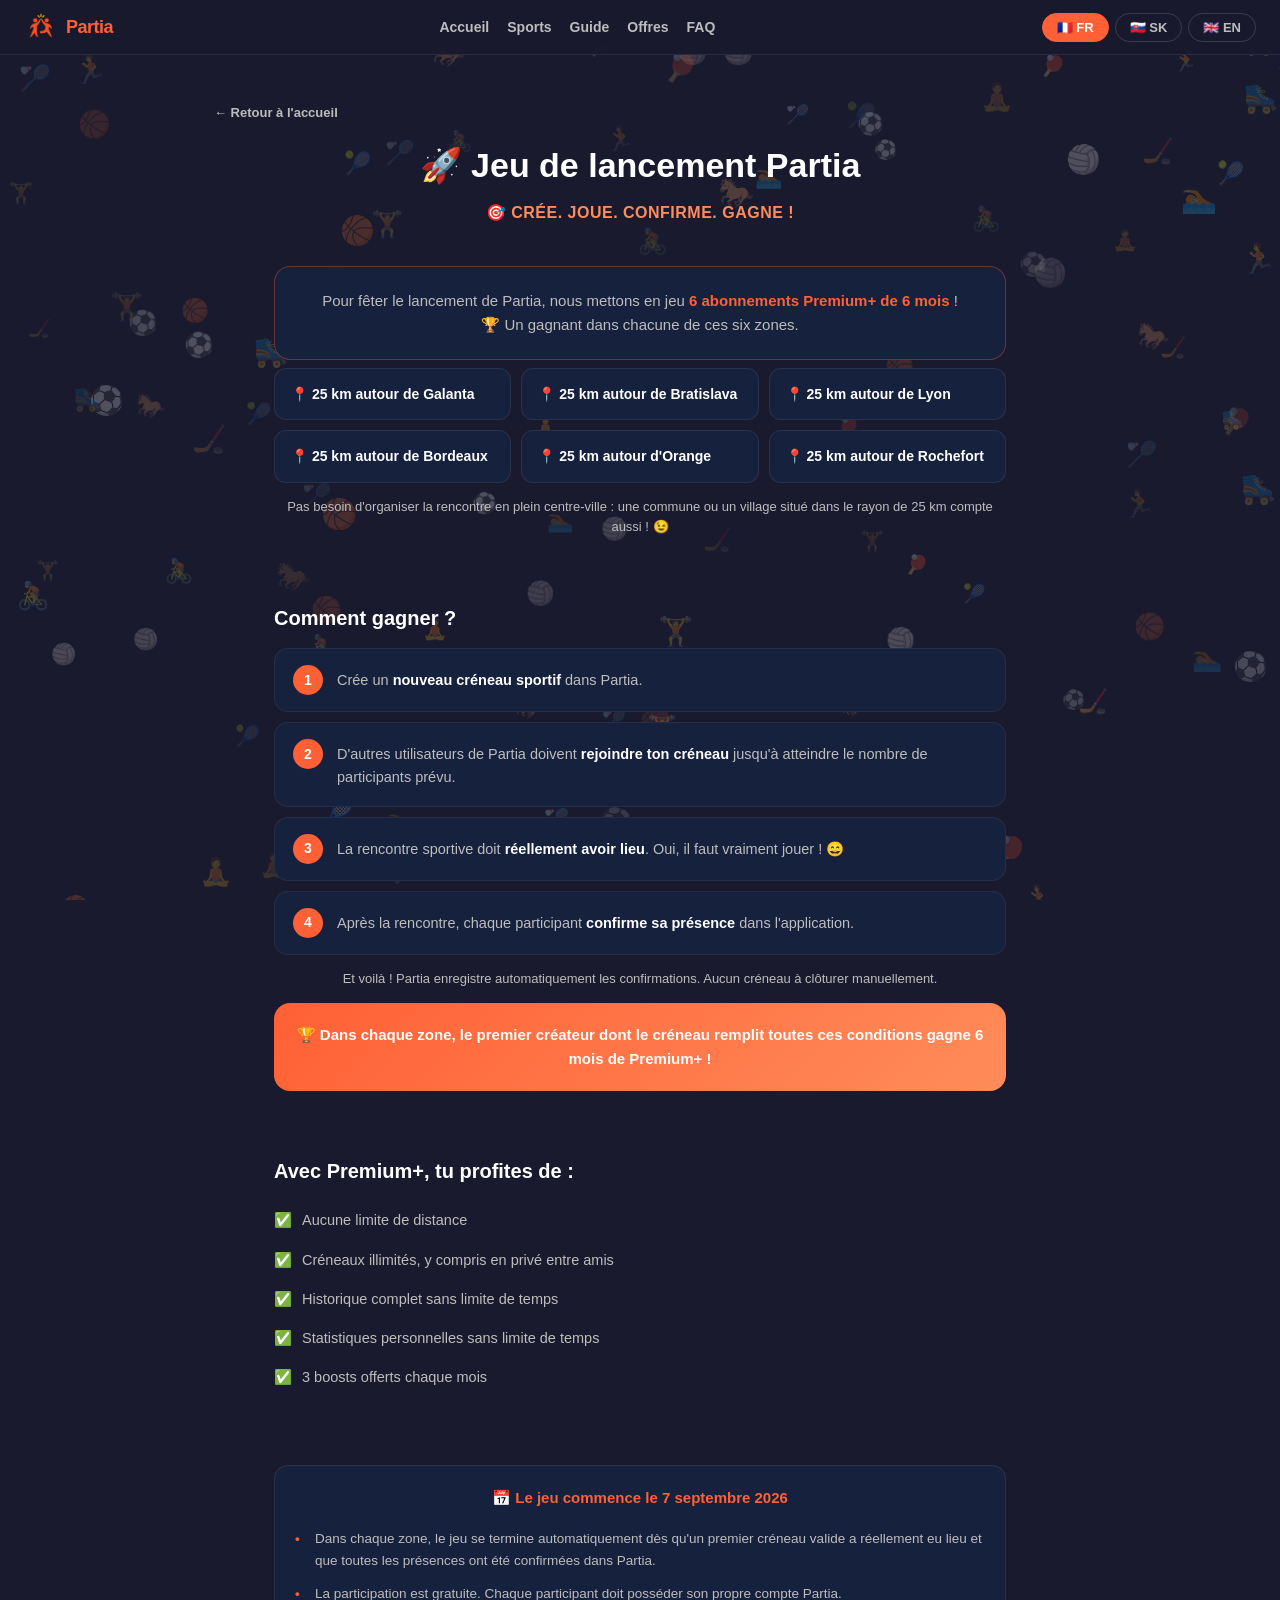
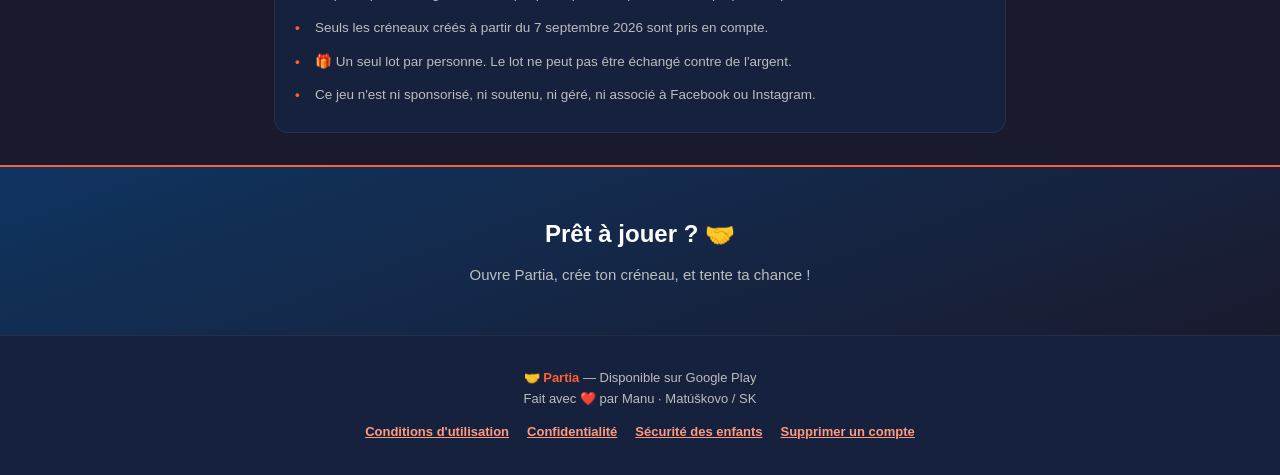
==== concours.html @ 6cf57ca3 "Replace launch banner with contest banner, add contest rules page New concours.html (FR/SK/EN) detai" ====
<!DOCTYPE html>
<html lang="fr">
<head>
  <meta charset="UTF-8" />
  <meta name="viewport" content="width=device-width, initial-scale=1.0" />
  <meta name="description" content="Grand jeu concours de lancement Partia — 6 abonnements Premium+ de 6 mois à gagner." />
  <title>Jeu concours — Partia</title>
  <link rel="icon" href="assets/partia-sport-icon-v1.png">
  <style>
    :root {
      --primary: #FF6035;
      --secondary: #FF8C5A;
      --dark: #1A1A2E;
      --card: #16213E;
      --input: #0F3460;
      --text: #FFFFFF;
      --gray: #BDBDBD;
    }
    * { box-sizing: border-box; margin: 0; padding: 0; }
    html, body { overflow-x: hidden; max-width: 100%; }
    body { background: var(--dark); color: var(--text); font-family: -apple-system, BlinkMacSystemFont, 'Segoe UI', Roboto, sans-serif; line-height: 1.6; }

    .lang-bar { position: sticky; top: 0; z-index: 100; background: rgba(26,26,46,0.96); backdrop-filter: blur(10px); border-bottom: 1px solid rgba(255,255,255,0.08); display: flex; align-items: center; justify-content: space-between; padding: 10px 24px; gap: 16px; flex-wrap: wrap; }
    .lang-logo { color: var(--primary); font-weight: 900; font-size: 18px; letter-spacing: -0.5px; display:flex; align-items:center; gap:8px; text-decoration: none; }
    .brand-icon { width:34px; height:34px; object-fit:contain; }
    .top-nav { display: flex; gap: 18px; }
    .top-nav a { color: var(--gray); font-weight: 700; font-size: 14px; text-decoration: none; }
    .top-nav a:hover, .top-nav a.current { color: var(--primary); }
    .lang-btns { display: flex; gap: 6px; }
    .lang-btn { background: none; border: 1px solid rgba(255,255,255,0.15); color: var(--gray); padding: 6px 14px; border-radius: 999px; font-size: 13px; font-weight: 700; cursor: pointer; transition: all 0.2s; }
    .lang-btn.active { background: var(--primary); border-color: var(--primary); color: #fff; }
    .lang-btn:hover:not(.active) { border-color: var(--primary); color: var(--primary); }

    .page-header { max-width: 900px; margin: 0 auto; padding: 48px 24px 8px; text-align: center; }
    .back-link { color: var(--gray); font-size: 13px; font-weight: 700; text-decoration: none; display: block; text-align: left; }
    .back-link:hover { color: var(--primary); }
    .page-title { font-size: 34px; font-weight: 900; color: #fff; margin-top: 14px; }
    .page-sub { color: var(--secondary); font-size: 16px; font-weight: 800; margin-top: 8px; letter-spacing: 0.5px; }

    .section { max-width: 780px; margin: 0 auto; padding: 32px 24px; }
    .section-title { font-size: 20px; font-weight: 900; color: #fff; margin-bottom: 14px; }
    .intro-card { background: var(--card); border: 1px solid rgba(255,96,53,0.35); border-radius: 16px; padding: 22px; text-align: center; margin-bottom: 8px; }
    .intro-card p { color: var(--gray); font-size: 15px; }
    .intro-card strong { color: var(--primary); }
    .note { color: var(--gray); font-size: 13px; text-align: center; margin-top: 14px; }

    .zone-grid { display: grid; grid-template-columns: repeat(auto-fit, minmax(180px, 1fr)); gap: 10px; margin-top: 4px; }
    .zone-card { background: var(--card); border: 1px solid rgba(255,255,255,0.08); border-radius: 12px; padding: 14px 16px; font-weight: 700; font-size: 14px; display: flex; align-items: center; gap: 8px; }

    .step-list { list-style: none; counter-reset: step; margin-top: 4px; }
    .step-item { counter-increment: step; background: var(--card); border-radius: 14px; padding: 16px 18px; margin-bottom: 10px; display: flex; gap: 14px; align-items: flex-start; border: 1px solid rgba(255,255,255,0.06); }
    .step-item::before { content: counter(step); flex-shrink: 0; width: 30px; height: 30px; border-radius: 50%; background: var(--primary); color: #fff; font-weight: 900; display: flex; align-items: center; justify-content: center; font-size: 14px; }
    .step-text { color: var(--gray); font-size: 14.5px; padding-top: 4px; }
    .step-text strong { color: #fff; }

    .win-banner { background: linear-gradient(135deg, var(--primary), var(--secondary)); border-radius: 16px; padding: 20px; text-align: center; font-weight: 900; font-size: 15px; color: #fff; margin-top: 14px; }

    .perk-list { list-style: none; margin-top: 4px; }
    .perk-list li { color: var(--gray); font-size: 14.5px; padding: 8px 0; display: flex; gap: 10px; align-items: flex-start; }
    .perk-list li::before { content: "✅"; flex-shrink: 0; }

    .rules-box { background: var(--card); border: 1px solid rgba(255,255,255,0.08); border-radius: 14px; padding: 20px; margin-top: 4px; }
    .rules-box ul { list-style: none; }
    .rules-box li { color: var(--gray); font-size: 13.5px; padding: 6px 0; padding-left: 20px; position: relative; }
    .rules-box li::before { content: "•"; color: var(--primary); position: absolute; left: 0; font-weight: 900; }
    .rules-box .start-date { color: var(--primary); font-weight: 900; font-size: 15px; text-align: center; margin-bottom: 12px; }

    .cta-section { text-align: center; padding: 48px 24px; background: linear-gradient(160deg, #0F3460 0%, #1A1A2E 100%); border-top: 2px solid var(--primary); }
    .cta-title { font-size: 24px; font-weight: 900; color: #fff; margin-bottom: 10px; }
    .cta-sub { color: var(--gray); font-size: 15px; }

    footer { background: var(--card); text-align: center; padding: 32px 24px; color: var(--gray); font-size: 13px; border-top: 1px solid rgba(255,255,255,0.06); }
    footer strong { color: var(--primary); }
    .legal-links { display: flex; justify-content: center; flex-wrap: wrap; gap: 8px 18px; margin-top: 12px; }
    .legal-links a { color: #FF9A7F; font-weight: 700; }
    .legal-links a:hover { color: #fff; }

    [data-lang] { display: none; }
    [data-lang].visible { display: block; }

    .sport-bg { position: fixed; inset: 0; z-index: -1; overflow: hidden; pointer-events: none; }
    .sport-bg span { position: absolute; }
  </style>
</head>
<body>

<div class="sport-bg" id="sport-bg"></div>

<nav class="lang-bar">
  <a class="lang-logo" href="index.html"><img class="brand-icon" src="assets/partia-sport-icon-v1.png" alt="">Partia</a>
  <div class="top-nav" data-lang="fr" style="display:flex"><a href="index.html">Accueil</a><a href="sports.html">Sports</a><a href="guide.html">Guide</a><a href="offres.html">Offres</a><a href="faq.html">FAQ</a></div>
  <div class="top-nav" data-lang="sk" style="display:none"><a href="index.html">Domov</a><a href="sports.html">Športy</a><a href="guide.html">Príručka</a><a href="offres.html">Ponuky</a><a href="faq.html">FAQ</a></div>
  <div class="top-nav" data-lang="en" style="display:none"><a href="index.html">Home</a><a href="sports.html">Sports</a><a href="guide.html">Guide</a><a href="offres.html">Plans</a><a href="faq.html">FAQ</a></div>
  <div class="lang-btns">
    <button class="lang-btn active" data-lang-btn="fr" onclick="setLang('fr')">🇫🇷 FR</button>
    <button class="lang-btn" data-lang-btn="sk" onclick="setLang('sk')">🇸🇰 SK</button>
    <button class="lang-btn" data-lang-btn="en" onclick="setLang('en')">🇬🇧 EN</button>
  </div>
</nav>

<!-- FRENCH -->
<div data-lang="fr" class="visible">
  <div class="page-header">
    <a class="back-link" href="index.html">← Retour à l'accueil</a>
    <h1 class="page-title">🚀 Jeu de lancement Partia</h1>
    <p class="page-sub">🎯 CRÉE. JOUE. CONFIRME. GAGNE !</p>
  </div>

  <div class="section">
    <div class="intro-card">
      <p>Pour fêter le lancement de Partia, nous mettons en jeu <strong>6 abonnements Premium+ de 6 mois</strong> !<br>🏆 Un gagnant dans chacune de ces six zones.</p>
    </div>
    <div class="zone-grid">
      <div class="zone-card">📍 25 km autour de Galanta</div>
      <div class="zone-card">📍 25 km autour de Bratislava</div>
      <div class="zone-card">📍 25 km autour de Lyon</div>
      <div class="zone-card">📍 25 km autour de Bordeaux</div>
      <div class="zone-card">📍 25 km autour d'Orange</div>
      <div class="zone-card">📍 25 km autour de Rochefort</div>
    </div>
    <p class="note">Pas besoin d'organiser la rencontre en plein centre-ville : une commune ou un village situé dans le rayon de 25 km compte aussi ! 😉</p>
  </div>

  <div class="section">
    <h2 class="section-title">Comment gagner ?</h2>
    <ul class="step-list">
      <li class="step-item"><span class="step-text">Crée un <strong>nouveau créneau sportif</strong> dans Partia.</span></li>
      <li class="step-item"><span class="step-text">D'autres utilisateurs de Partia doivent <strong>rejoindre ton créneau</strong> jusqu'à atteindre le nombre de participants prévu.</span></li>
      <li class="step-item"><span class="step-text">La rencontre sportive doit <strong>réellement avoir lieu</strong>. Oui, il faut vraiment jouer ! 😄</span></li>
      <li class="step-item"><span class="step-text">Après la rencontre, chaque participant <strong>confirme sa présence</strong> dans l'application.</span></li>
    </ul>
    <p class="note">Et voilà ! Partia enregistre automatiquement les confirmations. Aucun créneau à clôturer manuellement.</p>
    <div class="win-banner">🏆 Dans chaque zone, le premier créateur dont le créneau remplit toutes ces conditions gagne 6 mois de Premium+ !</div>
  </div>

  <div class="section">
    <h2 class="section-title">Avec Premium+, tu profites de :</h2>
    <ul class="perk-list">
      <li>Aucune limite de distance</li>
      <li>Créneaux illimités, y compris en privé entre amis</li>
      <li>Historique complet sans limite de temps</li>
      <li>Statistiques personnelles sans limite de temps</li>
      <li>3 boosts offerts chaque mois</li>
    </ul>
  </div>

  <div class="section">
    <div class="rules-box">
      <p class="start-date">📅 Le jeu commence le 7 septembre 2026</p>
      <ul>
        <li>Dans chaque zone, le jeu se termine automatiquement dès qu'un premier créneau valide a réellement eu lieu et que toutes les présences ont été confirmées dans Partia.</li>
        <li>La participation est gratuite. Chaque participant doit posséder son propre compte Partia.</li>
        <li>Seuls les créneaux créés à partir du 7 septembre 2026 sont pris en compte.</li>
        <li>🎁 Un seul lot par personne. Le lot ne peut pas être échangé contre de l'argent.</li>
        <li>Ce jeu n'est ni sponsorisé, ni soutenu, ni géré, ni associé à Facebook ou Instagram.</li>
      </ul>
    </div>
  </div>

  <div class="cta-section">
    <h2 class="cta-title">Prêt à jouer ? 🤝</h2>
    <p class="cta-sub">Ouvre Partia, crée ton créneau, et tente ta chance !</p>
  </div>
  <footer>
    <strong>🤝 Partia</strong> — Disponible sur Google Play<br/>
    Fait avec ❤️ par Manu · Matúškovo / SK
    <div class="legal-links"><a href="terms.html?lang=fr">Conditions d'utilisation</a><a href="privacy.html?lang=fr">Confidentialité</a><a href="child-safety.html?lang=fr">Sécurité des enfants</a><a href="delete-account.html?lang=fr">Supprimer un compte</a></div>
  </footer>
</div>

<!-- SLOVAK -->
<div data-lang="sk">
  <div class="page-header">
    <a class="back-link" href="index.html">← Späť na domovskú stránku</a>
    <h1 class="page-title">🚀 Spúšťacia hra Partia</h1>
    <p class="page-sub">🎯 VYTVOR. HRAJ. POTVRĎ. VYHRAJ!</p>
  </div>

  <div class="section">
    <div class="intro-card">
      <p>Pri príležitosti spustenia Partie rozdávame <strong>6 predplatných Premium+ na 6 mesiacov</strong>!<br>🏆 Jeden výherca v každej z týchto šiestich zón.</p>
    </div>
    <div class="zone-grid">
      <div class="zone-card">📍 25 km okolo Galanty</div>
      <div class="zone-card">📍 25 km okolo Bratislavy</div>
      <div class="zone-card">📍 25 km okolo Lyonu</div>
      <div class="zone-card">📍 25 km okolo Bordeaux</div>
      <div class="zone-card">📍 25 km okolo Orange</div>
      <div class="zone-card">📍 25 km okolo Rochefortu</div>
    </div>
    <p class="note">Nemusíš organizovať stretnutie priamo v centre mesta — obec alebo dedina v okruhu 25 km sa tiež počíta! 😉</p>
  </div>

  <div class="section">
    <h2 class="section-title">Ako vyhrať?</h2>
    <ul class="step-list">
      <li class="step-item"><span class="step-text">Vytvor <strong>nový športový termín</strong> v Partii.</span></li>
      <li class="step-item"><span class="step-text">Ďalší používatelia Partie sa musia <strong>pridať k tvojmu termínu</strong>, kým sa nedosiahne plánovaný počet účastníkov.</span></li>
      <li class="step-item"><span class="step-text">Športové stretnutie sa musí <strong>skutočne uskutočniť</strong>. Áno, treba naozaj hrať! 😄</span></li>
      <li class="step-item"><span class="step-text">Po stretnutí každý účastník <strong>potvrdí svoju účasť</strong> v aplikácii.</span></li>
    </ul>
    <p class="note">A je to! Partia automaticky zaznamenáva potvrdenia. Žiadny termín netreba manuálne uzatvárať.</p>
    <div class="win-banner">🏆 V každej zóne vyhráva prvý tvorca, ktorého termín splní všetky tieto podmienky — získava 6 mesiacov Premium+!</div>
  </div>

  <div class="section">
    <h2 class="section-title">S Premium+ získavaš:</h2>
    <ul class="perk-list">
      <li>Žiadny limit vzdialenosti</li>
      <li>Neobmedzené termíny, vrátane súkromných medzi priateľmi</li>
      <li>Kompletná história bez časového obmedzenia</li>
      <li>Osobné štatistiky bez časového obmedzenia</li>
      <li>3 boosty zdarma každý mesiac</li>
    </ul>
  </div>

  <div class="section">
    <div class="rules-box">
      <p class="start-date">📅 Hra začína 7. septembra 2026</p>
      <ul>
        <li>V každej zóne sa hra automaticky končí, hneď ako sa skutočne uskutoční prvý platný termín a všetky účasti boli potvrdené v Partii.</li>
        <li>Účasť je bezplatná. Každý účastník musí mať vlastný účet Partia.</li>
        <li>Počítajú sa iba termíny vytvorené od 7. septembra 2026.</li>
        <li>🎁 Jedna výhra na osobu. Výhru nie je možné vymeniť za peniaze.</li>
        <li>Táto hra nie je sponzorovaná, podporovaná, spravovaná ani spojená s Facebookom či Instagramom.</li>
      </ul>
    </div>
  </div>

  <div class="cta-section">
    <h2 class="cta-title">Pripravený hrať? 🤝</h2>
    <p class="cta-sub">Otvor Partiu, vytvor svoj termín a skús šťastie!</p>
  </div>
  <footer>
    <strong>🤝 Partia</strong> — Dostupná na Google Play<br/>
    Vytvorené s ❤️ od Manu · Matúškovo / SK
    <div class="legal-links"><a href="terms.html?lang=sk">Podmienky používania</a><a href="privacy.html?lang=sk">Súkromie</a><a href="child-safety.html?lang=sk">Bezpečnosť detí</a><a href="delete-account.html?lang=sk">Vymazanie účtu</a></div>
  </footer>
</div>

<!-- ENGLISH -->
<div data-lang="en">
  <div class="page-header">
    <a class="back-link" href="index.html">← Back to home</a>
    <h1 class="page-title">🚀 Partia Launch Contest</h1>
    <p class="page-sub">🎯 CREATE. PLAY. CONFIRM. WIN!</p>
  </div>

  <div class="section">
    <div class="intro-card">
      <p>To celebrate Partia's launch, we're giving away <strong>6 Premium+ subscriptions for 6 months</strong>!<br>🏆 One winner in each of these six zones.</p>
    </div>
    <div class="zone-grid">
      <div class="zone-card">📍 25 km around Galanta</div>
      <div class="zone-card">📍 25 km around Bratislava</div>
      <div class="zone-card">📍 25 km around Lyon</div>
      <div class="zone-card">📍 25 km around Bordeaux</div>
      <div class="zone-card">📍 25 km around Orange</div>
      <div class="zone-card">📍 25 km around Rochefort</div>
    </div>
    <p class="note">No need to organize the meetup right in the city center — a town or village within the 25 km radius counts too! 😉</p>
  </div>

  <div class="section">
    <h2 class="section-title">How to win</h2>
    <ul class="step-list">
      <li class="step-item"><span class="step-text">Create a <strong>new sports slot</strong> in Partia.</span></li>
      <li class="step-item"><span class="step-text">Other Partia users must <strong>join your slot</strong> until it reaches the planned number of participants.</span></li>
      <li class="step-item"><span class="step-text">The sports meetup must <strong>actually take place</strong>. Yes, you really have to play! 😄</span></li>
      <li class="step-item"><span class="step-text">After the meetup, every participant <strong>confirms their attendance</strong> in the app.</span></li>
    </ul>
    <p class="note">That's it! Partia automatically records confirmations — no slot to close manually.</p>
    <div class="win-banner">🏆 In each zone, the first creator whose slot meets all these conditions wins 6 months of Premium+!</div>
  </div>

  <div class="section">
    <h2 class="section-title">With Premium+, you get:</h2>
    <ul class="perk-list">
      <li>No distance limit</li>
      <li>Unlimited slots, including private ones between friends</li>
      <li>Full history with no time limit</li>
      <li>Personal stats with no time limit</li>
      <li>3 free boosts every month</li>
    </ul>
  </div>

  <div class="section">
    <div class="rules-box">
      <p class="start-date">📅 The contest starts on September 7, 2026</p>
      <ul>
        <li>In each zone, the contest automatically ends as soon as a first valid slot has actually taken place and all attendances have been confirmed in Partia.</li>
        <li>Entry is free. Each participant must have their own Partia account.</li>
        <li>Only slots created from September 7, 2026 onward count.</li>
        <li>🎁 One prize per person. The prize cannot be exchanged for cash.</li>
        <li>This contest is neither sponsored, endorsed, administered by, nor associated with Facebook or Instagram.</li>
      </ul>
    </div>
  </div>

  <div class="cta-section">
    <h2 class="cta-title">Ready to play? 🤝</h2>
    <p class="cta-sub">Open Partia, create your slot, and try your luck!</p>
  </div>
  <footer>
    <strong>🤝 Partia</strong> — Available on Google Play<br/>
    Made with ❤️ by Manu · Matúškovo / SK
    <div class="legal-links"><a href="terms.html?lang=en">Terms of use</a><a href="privacy.html?lang=en">Privacy</a><a href="child-safety.html?lang=en">Child safety</a><a href="delete-account.html?lang=en">Delete an account</a></div>
  </footer>
</div>

<script>
  (function () {
    var BG_SPORTS = ['⚽','🏀','🎾','🏐','🏃','🚴','🏊','🏋️','🧘','🛼','🏸','🏓','🏒','🐎'];
    document.addEventListener('DOMContentLoaded', function () {
      var container = document.getElementById('sport-bg');
      if (!container) return;
      for (var i = 0; i < 130; i++) {
        var span = document.createElement('span');
        span.textContent = BG_SPORTS[i % BG_SPORTS.length];
        span.style.left = (Math.random() * 100) + '%';
        span.style.top = (Math.random() * 100) + '%';
        span.style.fontSize = (18 + Math.random() * 12) + 'px';
        span.style.opacity = (0.12 + Math.random() * 0.13).toFixed(2);
        container.appendChild(span);
      }
    });
  })();
</script>

<script>
  function setLang(lang) {
    document.querySelectorAll('[data-lang]').forEach(function(el) {
      el.style.display = (el.getAttribute('data-lang') === lang) ? 'block' : 'none';
    });
    document.querySelectorAll('.top-nav[data-lang]').forEach(function(el) {
      el.style.display = (el.getAttribute('data-lang') === lang) ? 'flex' : 'none';
    });
    document.querySelectorAll('[data-lang-btn]').forEach(function(btn) {
      btn.classList.toggle('active', btn.getAttribute('data-lang-btn') === lang);
    });
    document.documentElement.lang = lang;
    var nextUrl = new URL(window.location.href);
    nextUrl.searchParams.set('lang', lang);
    if (window.location.protocol !== 'file:') {
      window.history.replaceState({}, '', nextUrl);
    }
    window.scrollTo({ top: 0, behavior: 'smooth' });
  }

  document.addEventListener('DOMContentLoaded', function() {
    var requested = new URLSearchParams(window.location.search).get('lang');
    setLang(['fr', 'sk', 'en'].indexOf(requested) >= 0 ? requested : 'fr');
  });
</script>

</body>
</html>
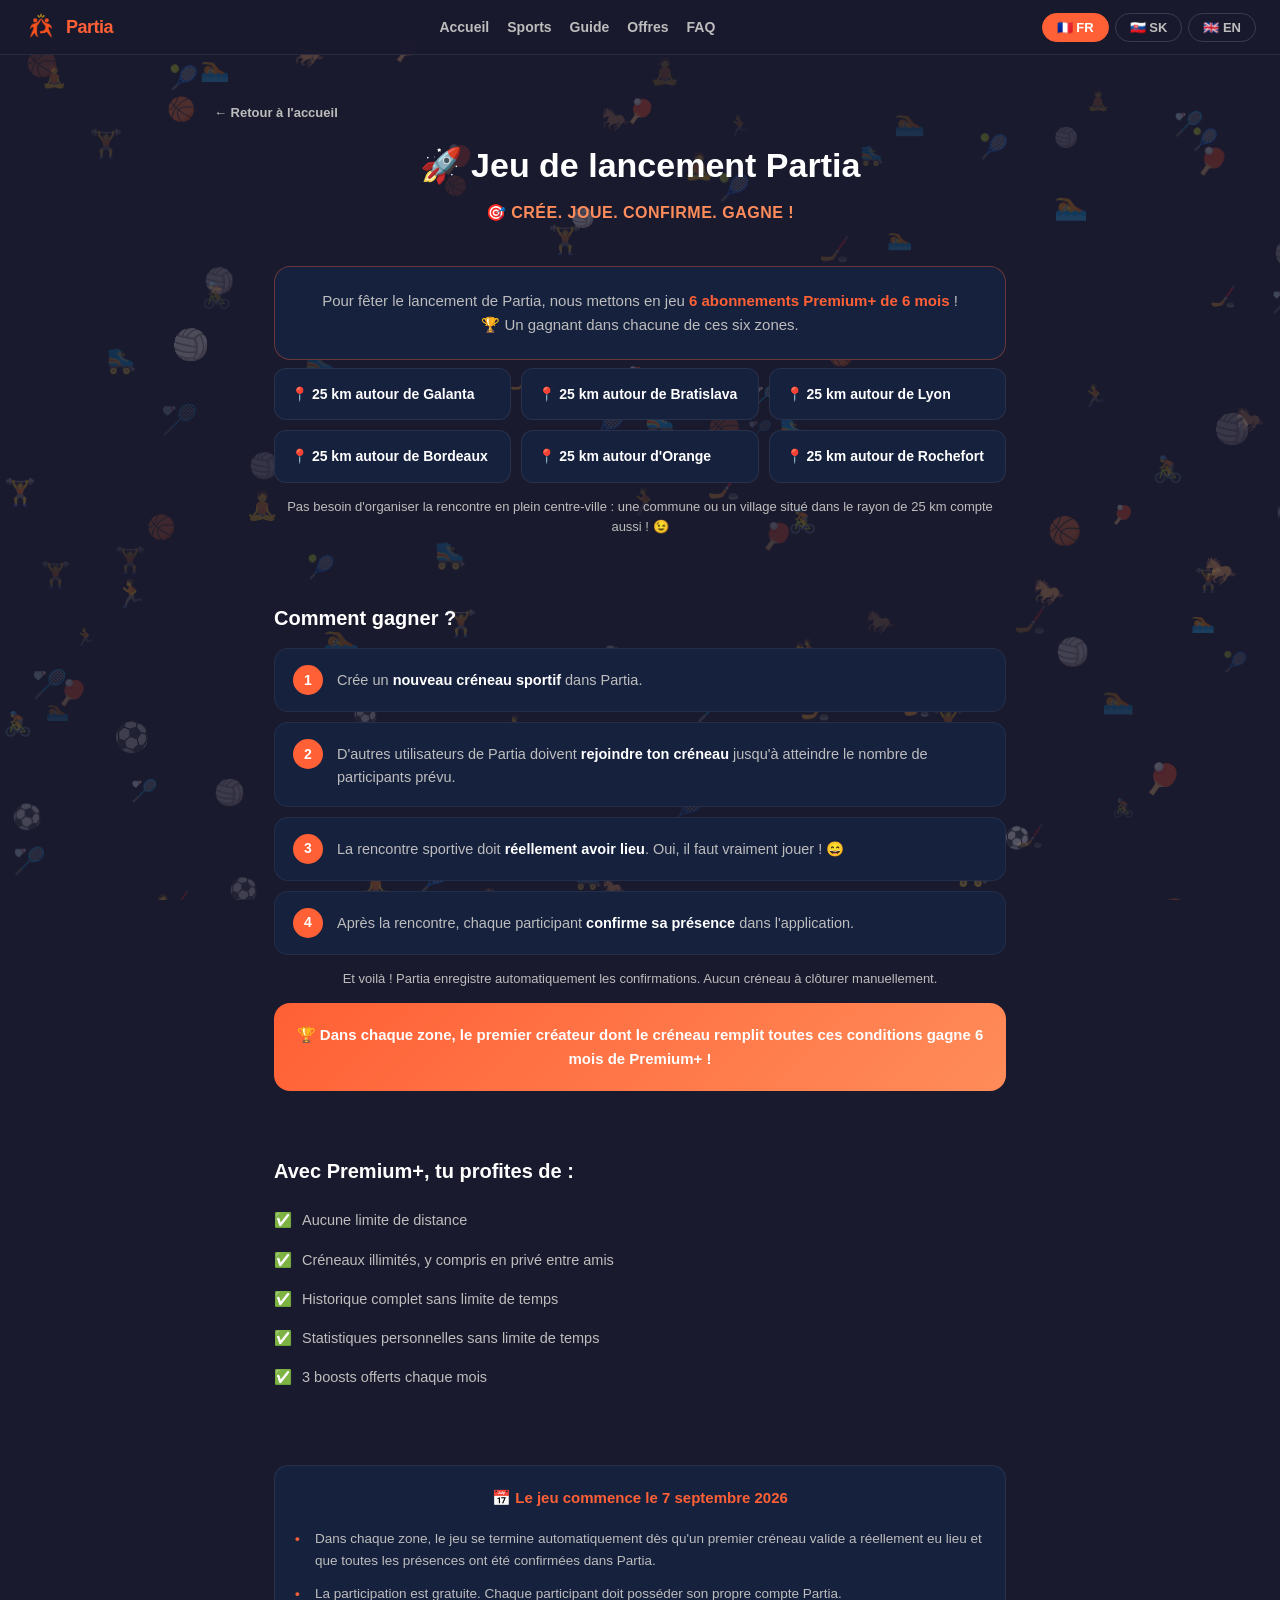
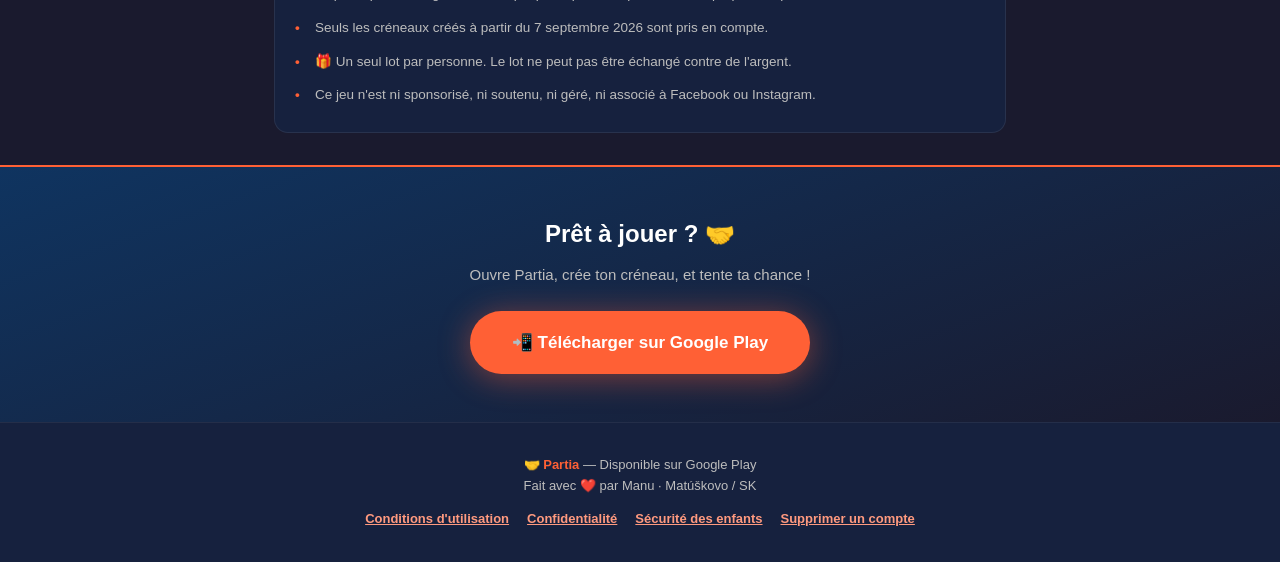
==== commit d2fd7e00: "Add Google Play download button to contest page CTA (FR/SK/EN)" ====
--- a/concours.html
+++ b/concours.html
@@ -68,6 +68,7 @@
     .cta-section { text-align: center; padding: 48px 24px; background: linear-gradient(160deg, #0F3460 0%, #1A1A2E 100%); border-top: 2px solid var(--primary); }
     .cta-title { font-size: 24px; font-weight: 900; color: #fff; margin-bottom: 10px; }
     .cta-sub { color: var(--gray); font-size: 15px; }
+    .dl-btn { display: inline-block; background: var(--primary); color: #fff; font-size: 17px; font-weight: 900; padding: 18px 42px; border-radius: 999px; text-decoration: none; margin-top: 24px; box-shadow: 0 4px 32px rgba(255,96,53,0.45); }
 
     footer { background: var(--card); text-align: center; padding: 32px 24px; color: var(--gray); font-size: 13px; border-top: 1px solid rgba(255,255,255,0.06); }
     footer strong { color: var(--primary); }
@@ -160,6 +161,7 @@
   <div class="cta-section">
     <h2 class="cta-title">Prêt à jouer ? 🤝</h2>
     <p class="cta-sub">Ouvre Partia, crée ton créneau, et tente ta chance !</p>
+    <a class="dl-btn" href="https://play.google.com/store/apps/details?id=app.partia.mobile">📲 Télécharger sur Google Play</a>
   </div>
   <footer>
     <strong>🤝 Partia</strong> — Disponible sur Google Play<br/>
@@ -230,6 +232,7 @@
   <div class="cta-section">
     <h2 class="cta-title">Pripravený hrať? 🤝</h2>
     <p class="cta-sub">Otvor Partiu, vytvor svoj termín a skús šťastie!</p>
+    <a class="dl-btn" href="https://play.google.com/store/apps/details?id=app.partia.mobile">📲 Stiahnuť na Google Play</a>
   </div>
   <footer>
     <strong>🤝 Partia</strong> — Dostupná na Google Play<br/>
@@ -300,6 +303,7 @@
   <div class="cta-section">
     <h2 class="cta-title">Ready to play? 🤝</h2>
     <p class="cta-sub">Open Partia, create your slot, and try your luck!</p>
+    <a class="dl-btn" href="https://play.google.com/store/apps/details?id=app.partia.mobile">📲 Download on Google Play</a>
   </div>
   <footer>
     <strong>🤝 Partia</strong> — Available on Google Play<br/>
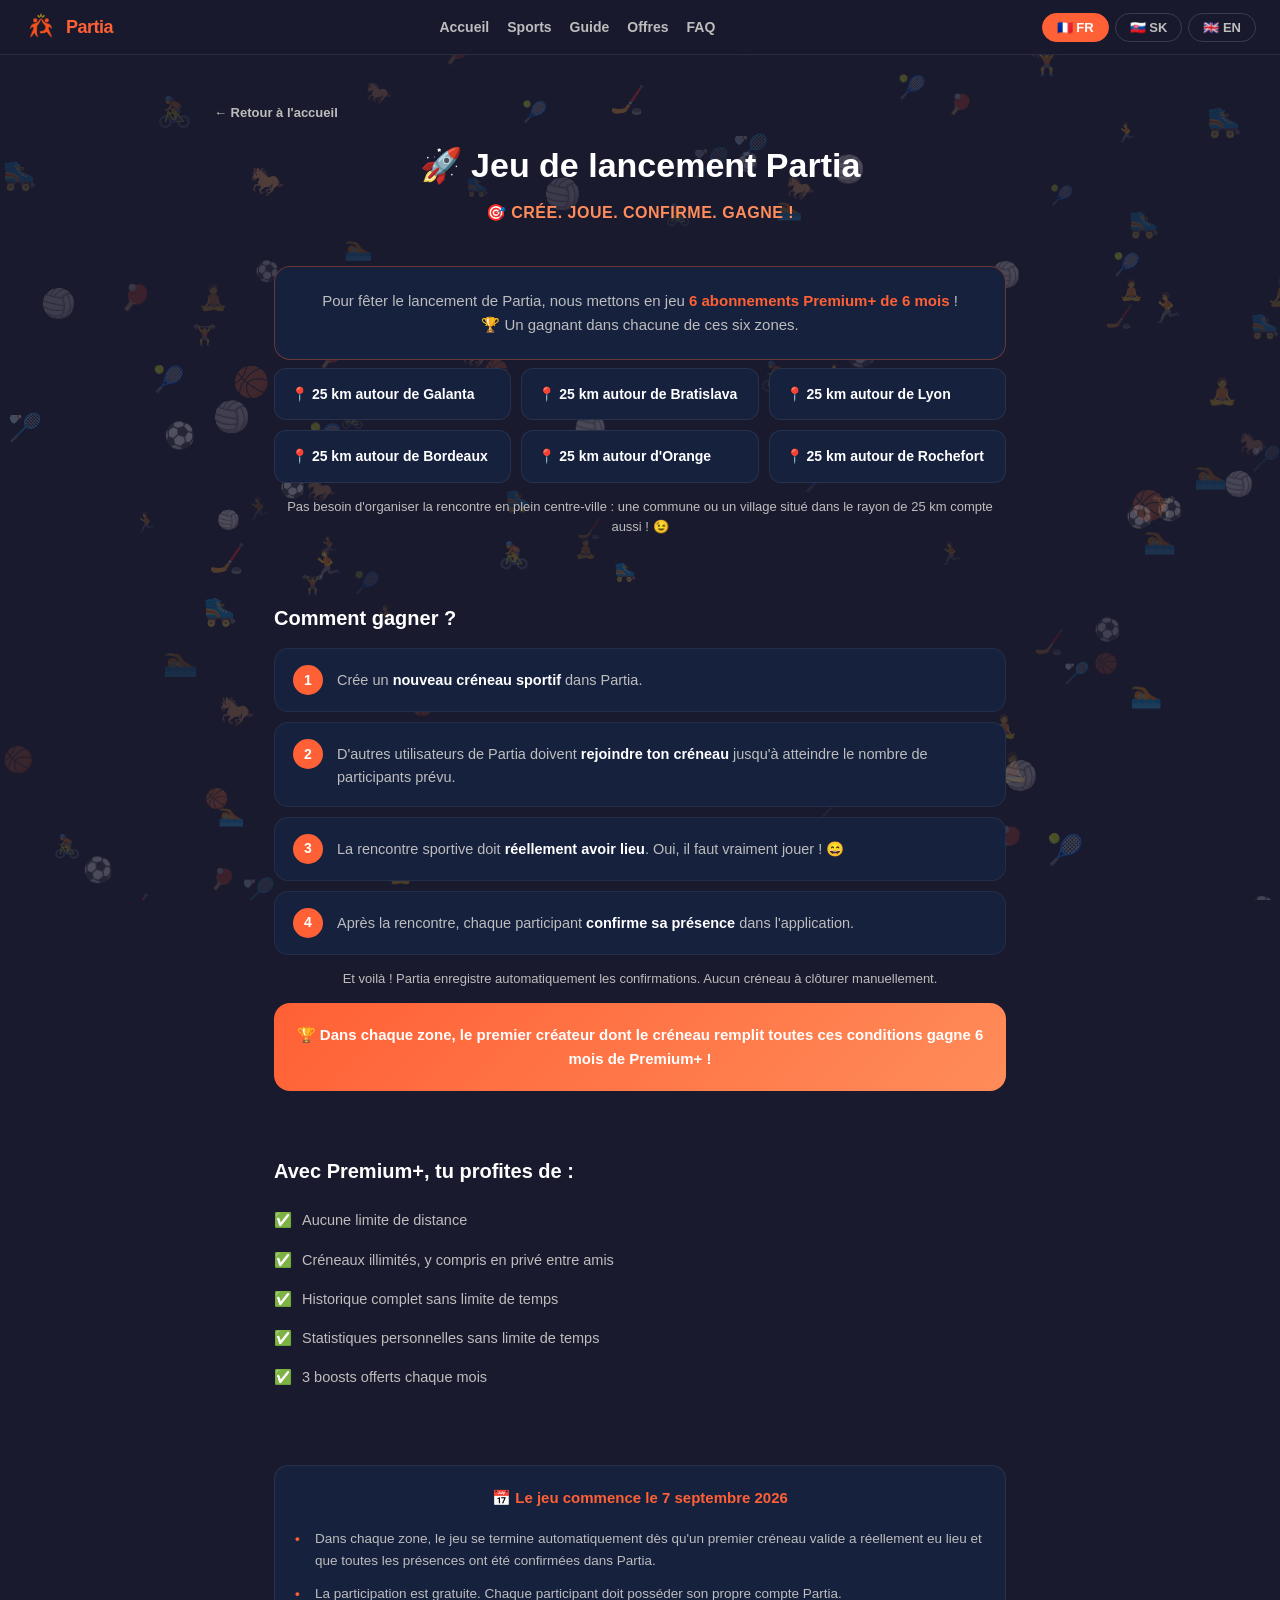
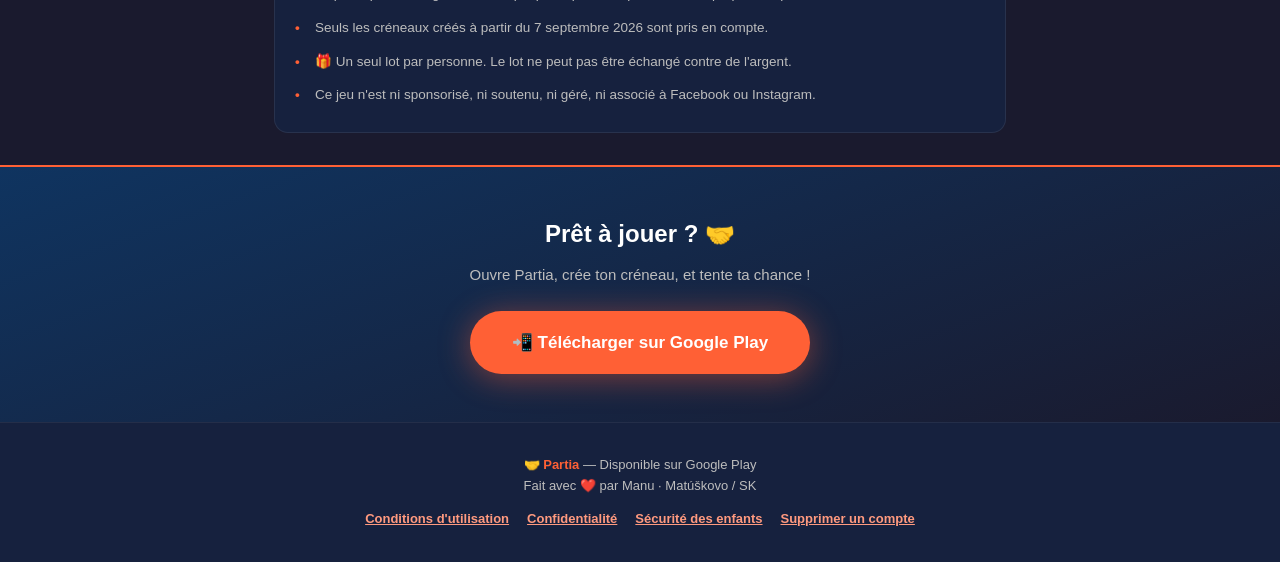
==== commit 6d800499: "Fix : la langue repassait en FR en changeant d'ecran apres l'avoir changee Les liens de navigation i" ====
--- a/concours.html
+++ b/concours.html
@@ -89,9 +89,9 @@
 
 <nav class="lang-bar">
   <a class="lang-logo" href="index.html"><img class="brand-icon" src="assets/partia-sport-icon-v1.png" alt="">Partia</a>
-  <div class="top-nav" data-lang="fr" style="display:flex"><a href="index.html">Accueil</a><a href="sports.html">Sports</a><a href="guide.html">Guide</a><a href="offres.html">Offres</a><a href="faq.html">FAQ</a></div>
-  <div class="top-nav" data-lang="sk" style="display:none"><a href="index.html">Domov</a><a href="sports.html">Športy</a><a href="guide.html">Príručka</a><a href="offres.html">Ponuky</a><a href="faq.html">FAQ</a></div>
-  <div class="top-nav" data-lang="en" style="display:none"><a href="index.html">Home</a><a href="sports.html">Sports</a><a href="guide.html">Guide</a><a href="offres.html">Plans</a><a href="faq.html">FAQ</a></div>
+  <div class="top-nav" data-lang="fr" style="display:flex"><a href="index.html?lang=fr">Accueil</a><a href="sports.html?lang=fr">Sports</a><a href="guide.html?lang=fr">Guide</a><a href="offres.html?lang=fr">Offres</a><a href="faq.html?lang=fr">FAQ</a></div>
+  <div class="top-nav" data-lang="sk" style="display:none"><a href="index.html?lang=sk">Domov</a><a href="sports.html?lang=sk">Športy</a><a href="guide.html?lang=sk">Príručka</a><a href="offres.html?lang=sk">Ponuky</a><a href="faq.html?lang=sk">FAQ</a></div>
+  <div class="top-nav" data-lang="en" style="display:none"><a href="index.html?lang=en">Home</a><a href="sports.html?lang=en">Sports</a><a href="guide.html?lang=en">Guide</a><a href="offres.html?lang=en">Plans</a><a href="faq.html?lang=en">FAQ</a></div>
   <div class="lang-btns">
     <button class="lang-btn active" data-lang-btn="fr" onclick="setLang('fr')">🇫🇷 FR</button>
     <button class="lang-btn" data-lang-btn="sk" onclick="setLang('sk')">🇸🇰 SK</button>
@@ -102,7 +102,7 @@
 <!-- FRENCH -->
 <div data-lang="fr" class="visible">
   <div class="page-header">
-    <a class="back-link" href="index.html">← Retour à l'accueil</a>
+    <a class="back-link" href="index.html?lang=fr">← Retour à l'accueil</a>
     <h1 class="page-title">🚀 Jeu de lancement Partia</h1>
     <p class="page-sub">🎯 CRÉE. JOUE. CONFIRME. GAGNE !</p>
   </div>
@@ -173,7 +173,7 @@
 <!-- SLOVAK -->
 <div data-lang="sk">
   <div class="page-header">
-    <a class="back-link" href="index.html">← Späť na domovskú stránku</a>
+    <a class="back-link" href="index.html?lang=sk">← Späť na domovskú stránku</a>
     <h1 class="page-title">🚀 Spúšťacia hra Partia</h1>
     <p class="page-sub">🎯 VYTVOR. HRAJ. POTVRĎ. VYHRAJ!</p>
   </div>
@@ -244,7 +244,7 @@
 <!-- ENGLISH -->
 <div data-lang="en">
   <div class="page-header">
-    <a class="back-link" href="index.html">← Back to home</a>
+    <a class="back-link" href="index.html?lang=en">← Back to home</a>
     <h1 class="page-title">🚀 Partia Launch Contest</h1>
     <p class="page-sub">🎯 CREATE. PLAY. CONFIRM. WIN!</p>
   </div>
@@ -343,6 +343,8 @@
       btn.classList.toggle('active', btn.getAttribute('data-lang-btn') === lang);
     });
     document.documentElement.lang = lang;
+    var logoLink = document.querySelector('.lang-logo');
+    if (logoLink && logoLink.tagName === 'A') { logoLink.href = 'index.html?lang=' + lang; }
     var nextUrl = new URL(window.location.href);
     nextUrl.searchParams.set('lang', lang);
     if (window.location.protocol !== 'file:') {
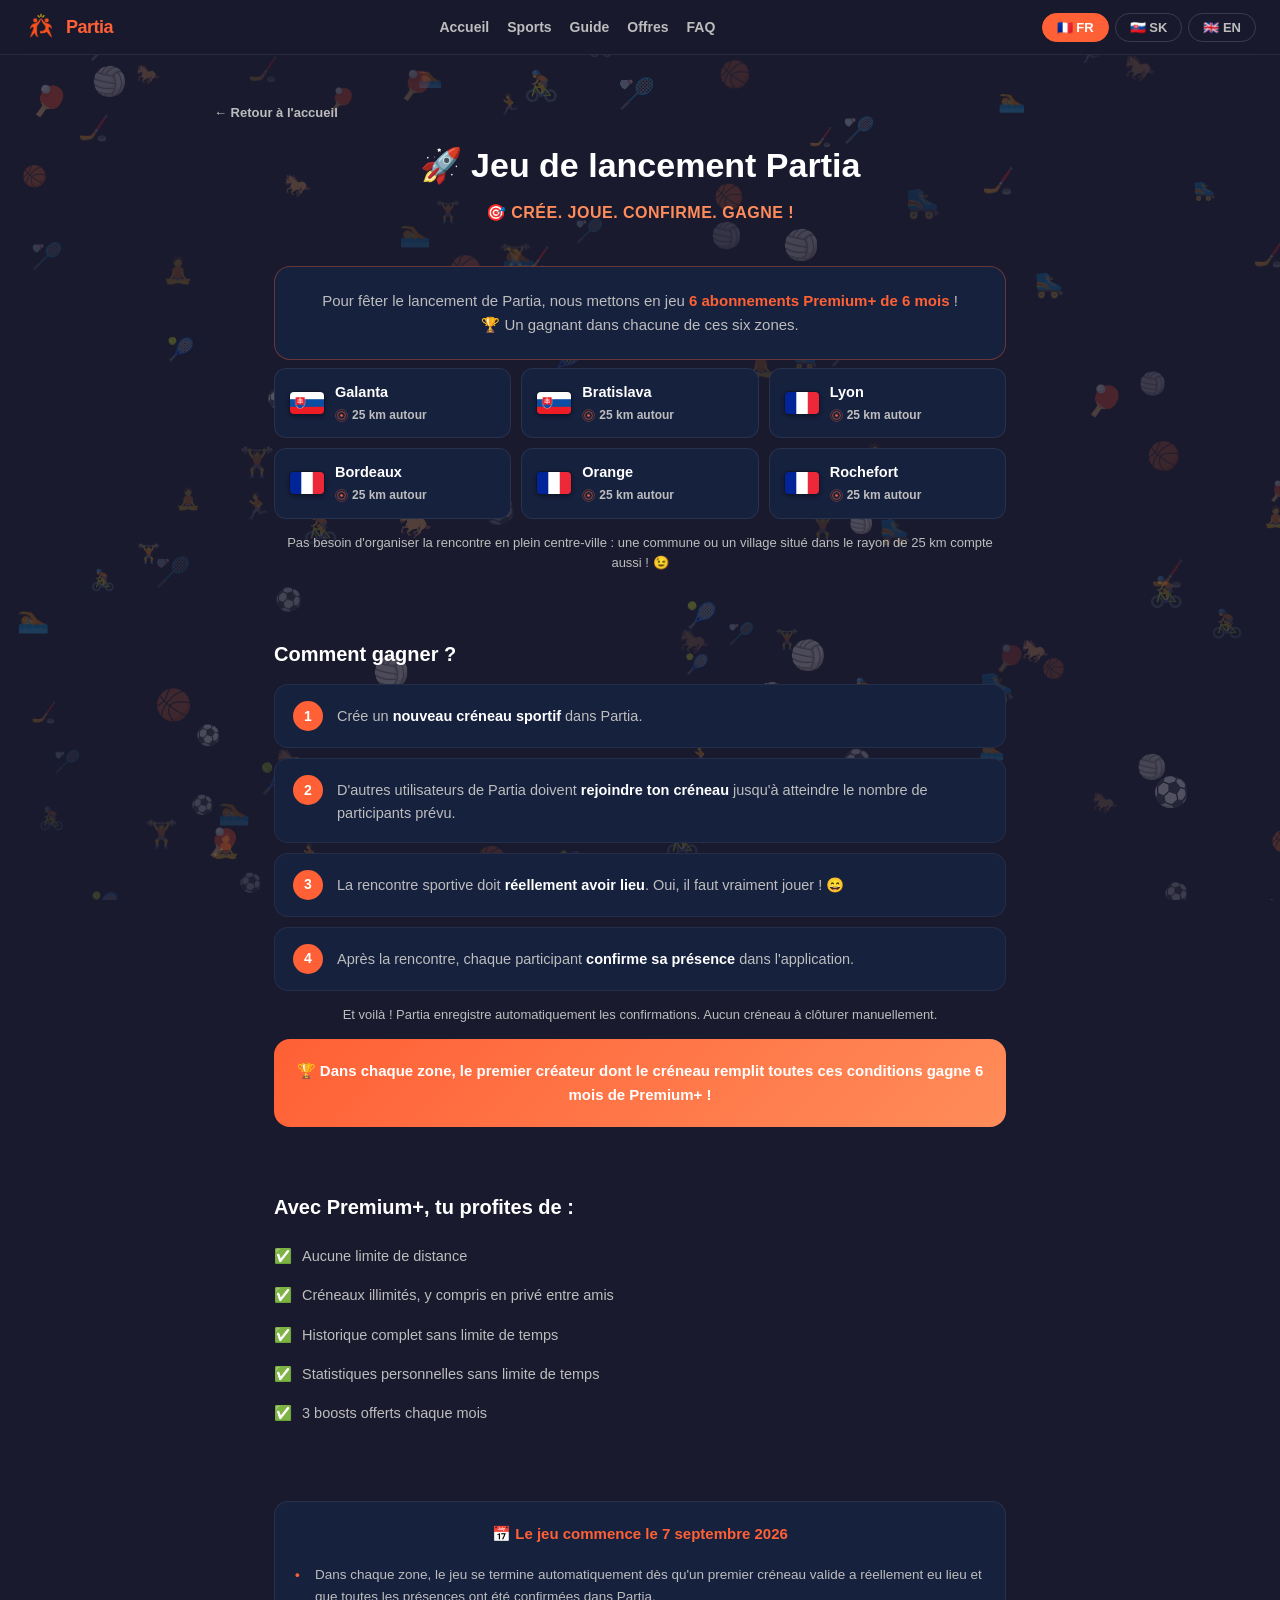
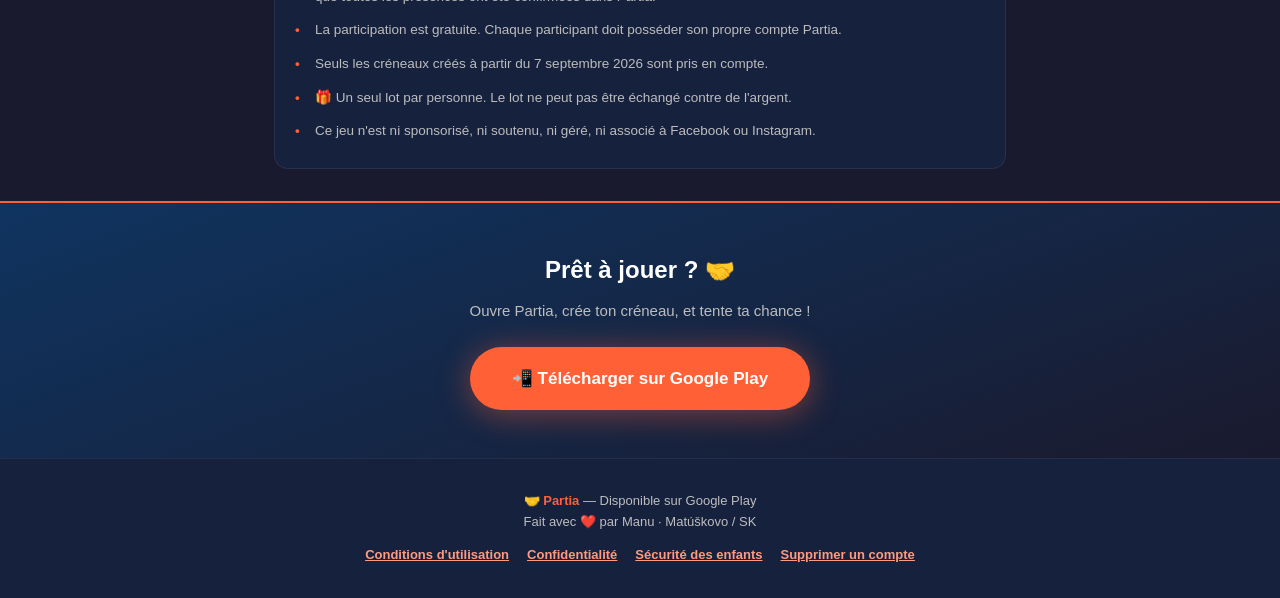
==== commit f4474aaa: "Modernize contest page and fix flashing top banner Redesign concours.html zone cards with real flag " ====
--- a/concours.html
+++ b/concours.html
@@ -45,7 +45,17 @@
     .note { color: var(--gray); font-size: 13px; text-align: center; margin-top: 14px; }
 
     .zone-grid { display: grid; grid-template-columns: repeat(auto-fit, minmax(180px, 1fr)); gap: 10px; margin-top: 4px; }
-    .zone-card { background: var(--card); border: 1px solid rgba(255,255,255,0.08); border-radius: 12px; padding: 14px 16px; font-weight: 700; font-size: 14px; display: flex; align-items: center; gap: 8px; }
+    .zone-card { background: var(--card); border: 1px solid rgba(255,255,255,0.08); border-radius: 12px; padding: 12px 14px; display: flex; align-items: center; gap: 10px; }
+    .zc-flag { width: 36px; height: 24px; border-radius: 5px; object-fit: cover; flex-shrink: 0; border: 1px solid rgba(0,0,0,0.35); box-shadow: 0 2px 4px rgba(0,0,0,0.3); }
+    .zc-body { display: flex; flex-direction: column; }
+    .zc-city { font-weight: 800; font-size: 14.5px; color: #fff; }
+    .zc-dist { display: flex; align-items: center; gap: 4px; font-size: 12px; color: var(--gray); font-weight: 600; margin-top: 2px; }
+    .zc-dist svg { width: 13px; height: 13px; flex-shrink: 0; color: var(--primary); }
+
+    @media (prefers-reduced-motion: no-preference) {
+      .reveal { opacity: 0; transform: translateY(20px); transition: opacity 0.6s ease, transform 0.6s ease; }
+      .reveal.is-visible { opacity: 1; transform: translateY(0); }
+    }
 
     .step-list { list-style: none; counter-reset: step; margin-top: 4px; }
     .step-item { counter-increment: step; background: var(--card); border-radius: 14px; padding: 16px 18px; margin-bottom: 10px; display: flex; gap: 14px; align-items: flex-start; border: 1px solid rgba(255,255,255,0.06); }
@@ -112,12 +122,12 @@
       <p>Pour fêter le lancement de Partia, nous mettons en jeu <strong>6 abonnements Premium+ de 6 mois</strong> !<br>🏆 Un gagnant dans chacune de ces six zones.</p>
     </div>
     <div class="zone-grid">
-      <div class="zone-card">📍 25 km autour de Galanta</div>
-      <div class="zone-card">📍 25 km autour de Bratislava</div>
-      <div class="zone-card">📍 25 km autour de Lyon</div>
-      <div class="zone-card">📍 25 km autour de Bordeaux</div>
-      <div class="zone-card">📍 25 km autour d'Orange</div>
-      <div class="zone-card">📍 25 km autour de Rochefort</div>
+      <div class="zone-card"><img class="zc-flag" src="assets/flag_sk.png" alt="SK"><div class="zc-body"><span class="zc-city">Galanta</span><span class="zc-dist"><svg viewBox="0 0 20 20" fill="none"><circle cx="10" cy="10" r="2" fill="currentColor"/><circle cx="10" cy="10" r="6" stroke="currentColor" stroke-width="1.4" opacity="0.65"/><circle cx="10" cy="10" r="9.2" stroke="currentColor" stroke-width="1.2" opacity="0.4"/></svg>25 km autour</span></div></div>
+      <div class="zone-card"><img class="zc-flag" src="assets/flag_sk.png" alt="SK"><div class="zc-body"><span class="zc-city">Bratislava</span><span class="zc-dist"><svg viewBox="0 0 20 20" fill="none"><circle cx="10" cy="10" r="2" fill="currentColor"/><circle cx="10" cy="10" r="6" stroke="currentColor" stroke-width="1.4" opacity="0.65"/><circle cx="10" cy="10" r="9.2" stroke="currentColor" stroke-width="1.2" opacity="0.4"/></svg>25 km autour</span></div></div>
+      <div class="zone-card"><img class="zc-flag" src="assets/flag_fr.png" alt="FR"><div class="zc-body"><span class="zc-city">Lyon</span><span class="zc-dist"><svg viewBox="0 0 20 20" fill="none"><circle cx="10" cy="10" r="2" fill="currentColor"/><circle cx="10" cy="10" r="6" stroke="currentColor" stroke-width="1.4" opacity="0.65"/><circle cx="10" cy="10" r="9.2" stroke="currentColor" stroke-width="1.2" opacity="0.4"/></svg>25 km autour</span></div></div>
+      <div class="zone-card"><img class="zc-flag" src="assets/flag_fr.png" alt="FR"><div class="zc-body"><span class="zc-city">Bordeaux</span><span class="zc-dist"><svg viewBox="0 0 20 20" fill="none"><circle cx="10" cy="10" r="2" fill="currentColor"/><circle cx="10" cy="10" r="6" stroke="currentColor" stroke-width="1.4" opacity="0.65"/><circle cx="10" cy="10" r="9.2" stroke="currentColor" stroke-width="1.2" opacity="0.4"/></svg>25 km autour</span></div></div>
+      <div class="zone-card"><img class="zc-flag" src="assets/flag_fr.png" alt="FR"><div class="zc-body"><span class="zc-city">Orange</span><span class="zc-dist"><svg viewBox="0 0 20 20" fill="none"><circle cx="10" cy="10" r="2" fill="currentColor"/><circle cx="10" cy="10" r="6" stroke="currentColor" stroke-width="1.4" opacity="0.65"/><circle cx="10" cy="10" r="9.2" stroke="currentColor" stroke-width="1.2" opacity="0.4"/></svg>25 km autour</span></div></div>
+      <div class="zone-card"><img class="zc-flag" src="assets/flag_fr.png" alt="FR"><div class="zc-body"><span class="zc-city">Rochefort</span><span class="zc-dist"><svg viewBox="0 0 20 20" fill="none"><circle cx="10" cy="10" r="2" fill="currentColor"/><circle cx="10" cy="10" r="6" stroke="currentColor" stroke-width="1.4" opacity="0.65"/><circle cx="10" cy="10" r="9.2" stroke="currentColor" stroke-width="1.2" opacity="0.4"/></svg>25 km autour</span></div></div>
     </div>
     <p class="note">Pas besoin d'organiser la rencontre en plein centre-ville : une commune ou un village situé dans le rayon de 25 km compte aussi ! 😉</p>
   </div>
@@ -183,12 +193,12 @@
       <p>Pri príležitosti spustenia Partie rozdávame <strong>6 predplatných Premium+ na 6 mesiacov</strong>!<br>🏆 Jeden výherca v každej z týchto šiestich zón.</p>
     </div>
     <div class="zone-grid">
-      <div class="zone-card">📍 25 km okolo Galanty</div>
-      <div class="zone-card">📍 25 km okolo Bratislavy</div>
-      <div class="zone-card">📍 25 km okolo Lyonu</div>
-      <div class="zone-card">📍 25 km okolo Bordeaux</div>
-      <div class="zone-card">📍 25 km okolo Orange</div>
-      <div class="zone-card">📍 25 km okolo Rochefortu</div>
+      <div class="zone-card"><img class="zc-flag" src="assets/flag_sk.png" alt="SK"><div class="zc-body"><span class="zc-city">Galanta</span><span class="zc-dist"><svg viewBox="0 0 20 20" fill="none"><circle cx="10" cy="10" r="2" fill="currentColor"/><circle cx="10" cy="10" r="6" stroke="currentColor" stroke-width="1.4" opacity="0.65"/><circle cx="10" cy="10" r="9.2" stroke="currentColor" stroke-width="1.2" opacity="0.4"/></svg>25 km okolo</span></div></div>
+      <div class="zone-card"><img class="zc-flag" src="assets/flag_sk.png" alt="SK"><div class="zc-body"><span class="zc-city">Bratislava</span><span class="zc-dist"><svg viewBox="0 0 20 20" fill="none"><circle cx="10" cy="10" r="2" fill="currentColor"/><circle cx="10" cy="10" r="6" stroke="currentColor" stroke-width="1.4" opacity="0.65"/><circle cx="10" cy="10" r="9.2" stroke="currentColor" stroke-width="1.2" opacity="0.4"/></svg>25 km okolo</span></div></div>
+      <div class="zone-card"><img class="zc-flag" src="assets/flag_fr.png" alt="FR"><div class="zc-body"><span class="zc-city">Lyon</span><span class="zc-dist"><svg viewBox="0 0 20 20" fill="none"><circle cx="10" cy="10" r="2" fill="currentColor"/><circle cx="10" cy="10" r="6" stroke="currentColor" stroke-width="1.4" opacity="0.65"/><circle cx="10" cy="10" r="9.2" stroke="currentColor" stroke-width="1.2" opacity="0.4"/></svg>25 km okolo</span></div></div>
+      <div class="zone-card"><img class="zc-flag" src="assets/flag_fr.png" alt="FR"><div class="zc-body"><span class="zc-city">Bordeaux</span><span class="zc-dist"><svg viewBox="0 0 20 20" fill="none"><circle cx="10" cy="10" r="2" fill="currentColor"/><circle cx="10" cy="10" r="6" stroke="currentColor" stroke-width="1.4" opacity="0.65"/><circle cx="10" cy="10" r="9.2" stroke="currentColor" stroke-width="1.2" opacity="0.4"/></svg>25 km okolo</span></div></div>
+      <div class="zone-card"><img class="zc-flag" src="assets/flag_fr.png" alt="FR"><div class="zc-body"><span class="zc-city">Orange</span><span class="zc-dist"><svg viewBox="0 0 20 20" fill="none"><circle cx="10" cy="10" r="2" fill="currentColor"/><circle cx="10" cy="10" r="6" stroke="currentColor" stroke-width="1.4" opacity="0.65"/><circle cx="10" cy="10" r="9.2" stroke="currentColor" stroke-width="1.2" opacity="0.4"/></svg>25 km okolo</span></div></div>
+      <div class="zone-card"><img class="zc-flag" src="assets/flag_fr.png" alt="FR"><div class="zc-body"><span class="zc-city">Rochefort</span><span class="zc-dist"><svg viewBox="0 0 20 20" fill="none"><circle cx="10" cy="10" r="2" fill="currentColor"/><circle cx="10" cy="10" r="6" stroke="currentColor" stroke-width="1.4" opacity="0.65"/><circle cx="10" cy="10" r="9.2" stroke="currentColor" stroke-width="1.2" opacity="0.4"/></svg>25 km okolo</span></div></div>
     </div>
     <p class="note">Nemusíš organizovať stretnutie priamo v centre mesta — obec alebo dedina v okruhu 25 km sa tiež počíta! 😉</p>
   </div>
@@ -254,12 +264,12 @@
       <p>To celebrate Partia's launch, we're giving away <strong>6 Premium+ subscriptions for 6 months</strong>!<br>🏆 One winner in each of these six zones.</p>
     </div>
     <div class="zone-grid">
-      <div class="zone-card">📍 25 km around Galanta</div>
-      <div class="zone-card">📍 25 km around Bratislava</div>
-      <div class="zone-card">📍 25 km around Lyon</div>
-      <div class="zone-card">📍 25 km around Bordeaux</div>
-      <div class="zone-card">📍 25 km around Orange</div>
-      <div class="zone-card">📍 25 km around Rochefort</div>
+      <div class="zone-card"><img class="zc-flag" src="assets/flag_sk.png" alt="SK"><div class="zc-body"><span class="zc-city">Galanta</span><span class="zc-dist"><svg viewBox="0 0 20 20" fill="none"><circle cx="10" cy="10" r="2" fill="currentColor"/><circle cx="10" cy="10" r="6" stroke="currentColor" stroke-width="1.4" opacity="0.65"/><circle cx="10" cy="10" r="9.2" stroke="currentColor" stroke-width="1.2" opacity="0.4"/></svg>25 km around</span></div></div>
+      <div class="zone-card"><img class="zc-flag" src="assets/flag_sk.png" alt="SK"><div class="zc-body"><span class="zc-city">Bratislava</span><span class="zc-dist"><svg viewBox="0 0 20 20" fill="none"><circle cx="10" cy="10" r="2" fill="currentColor"/><circle cx="10" cy="10" r="6" stroke="currentColor" stroke-width="1.4" opacity="0.65"/><circle cx="10" cy="10" r="9.2" stroke="currentColor" stroke-width="1.2" opacity="0.4"/></svg>25 km around</span></div></div>
+      <div class="zone-card"><img class="zc-flag" src="assets/flag_fr.png" alt="FR"><div class="zc-body"><span class="zc-city">Lyon</span><span class="zc-dist"><svg viewBox="0 0 20 20" fill="none"><circle cx="10" cy="10" r="2" fill="currentColor"/><circle cx="10" cy="10" r="6" stroke="currentColor" stroke-width="1.4" opacity="0.65"/><circle cx="10" cy="10" r="9.2" stroke="currentColor" stroke-width="1.2" opacity="0.4"/></svg>25 km around</span></div></div>
+      <div class="zone-card"><img class="zc-flag" src="assets/flag_fr.png" alt="FR"><div class="zc-body"><span class="zc-city">Bordeaux</span><span class="zc-dist"><svg viewBox="0 0 20 20" fill="none"><circle cx="10" cy="10" r="2" fill="currentColor"/><circle cx="10" cy="10" r="6" stroke="currentColor" stroke-width="1.4" opacity="0.65"/><circle cx="10" cy="10" r="9.2" stroke="currentColor" stroke-width="1.2" opacity="0.4"/></svg>25 km around</span></div></div>
+      <div class="zone-card"><img class="zc-flag" src="assets/flag_fr.png" alt="FR"><div class="zc-body"><span class="zc-city">Orange</span><span class="zc-dist"><svg viewBox="0 0 20 20" fill="none"><circle cx="10" cy="10" r="2" fill="currentColor"/><circle cx="10" cy="10" r="6" stroke="currentColor" stroke-width="1.4" opacity="0.65"/><circle cx="10" cy="10" r="9.2" stroke="currentColor" stroke-width="1.2" opacity="0.4"/></svg>25 km around</span></div></div>
+      <div class="zone-card"><img class="zc-flag" src="assets/flag_fr.png" alt="FR"><div class="zc-body"><span class="zc-city">Rochefort</span><span class="zc-dist"><svg viewBox="0 0 20 20" fill="none"><circle cx="10" cy="10" r="2" fill="currentColor"/><circle cx="10" cy="10" r="6" stroke="currentColor" stroke-width="1.4" opacity="0.65"/><circle cx="10" cy="10" r="9.2" stroke="currentColor" stroke-width="1.2" opacity="0.4"/></svg>25 km around</span></div></div>
     </div>
     <p class="note">No need to organize the meetup right in the city center — a town or village within the 25 km radius counts too! 😉</p>
   </div>
@@ -357,6 +367,23 @@
     var requested = new URLSearchParams(window.location.search).get('lang');
     setLang(['fr', 'sk', 'en'].indexOf(requested) >= 0 ? requested : 'fr');
   });
+
+  // SCROLL REVEAL
+  if (!(window.matchMedia && window.matchMedia('(prefers-reduced-motion: reduce)').matches)) {
+    document.addEventListener('DOMContentLoaded', function () {
+      var targets = document.querySelectorAll('.zone-card, .step-item, .intro-card, .win-banner, .rules-box, .perk-list');
+      targets.forEach(function (el) { el.classList.add('reveal'); });
+      var io = new IntersectionObserver(function (entries) {
+        entries.forEach(function (entry) {
+          if (entry.isIntersecting) {
+            entry.target.classList.add('is-visible');
+            io.unobserve(entry.target);
+          }
+        });
+      }, { threshold: 0.12, rootMargin: '0px 0px -40px 0px' });
+      targets.forEach(function (el) { io.observe(el); });
+    });
+  }
 </script>
 
 </body>
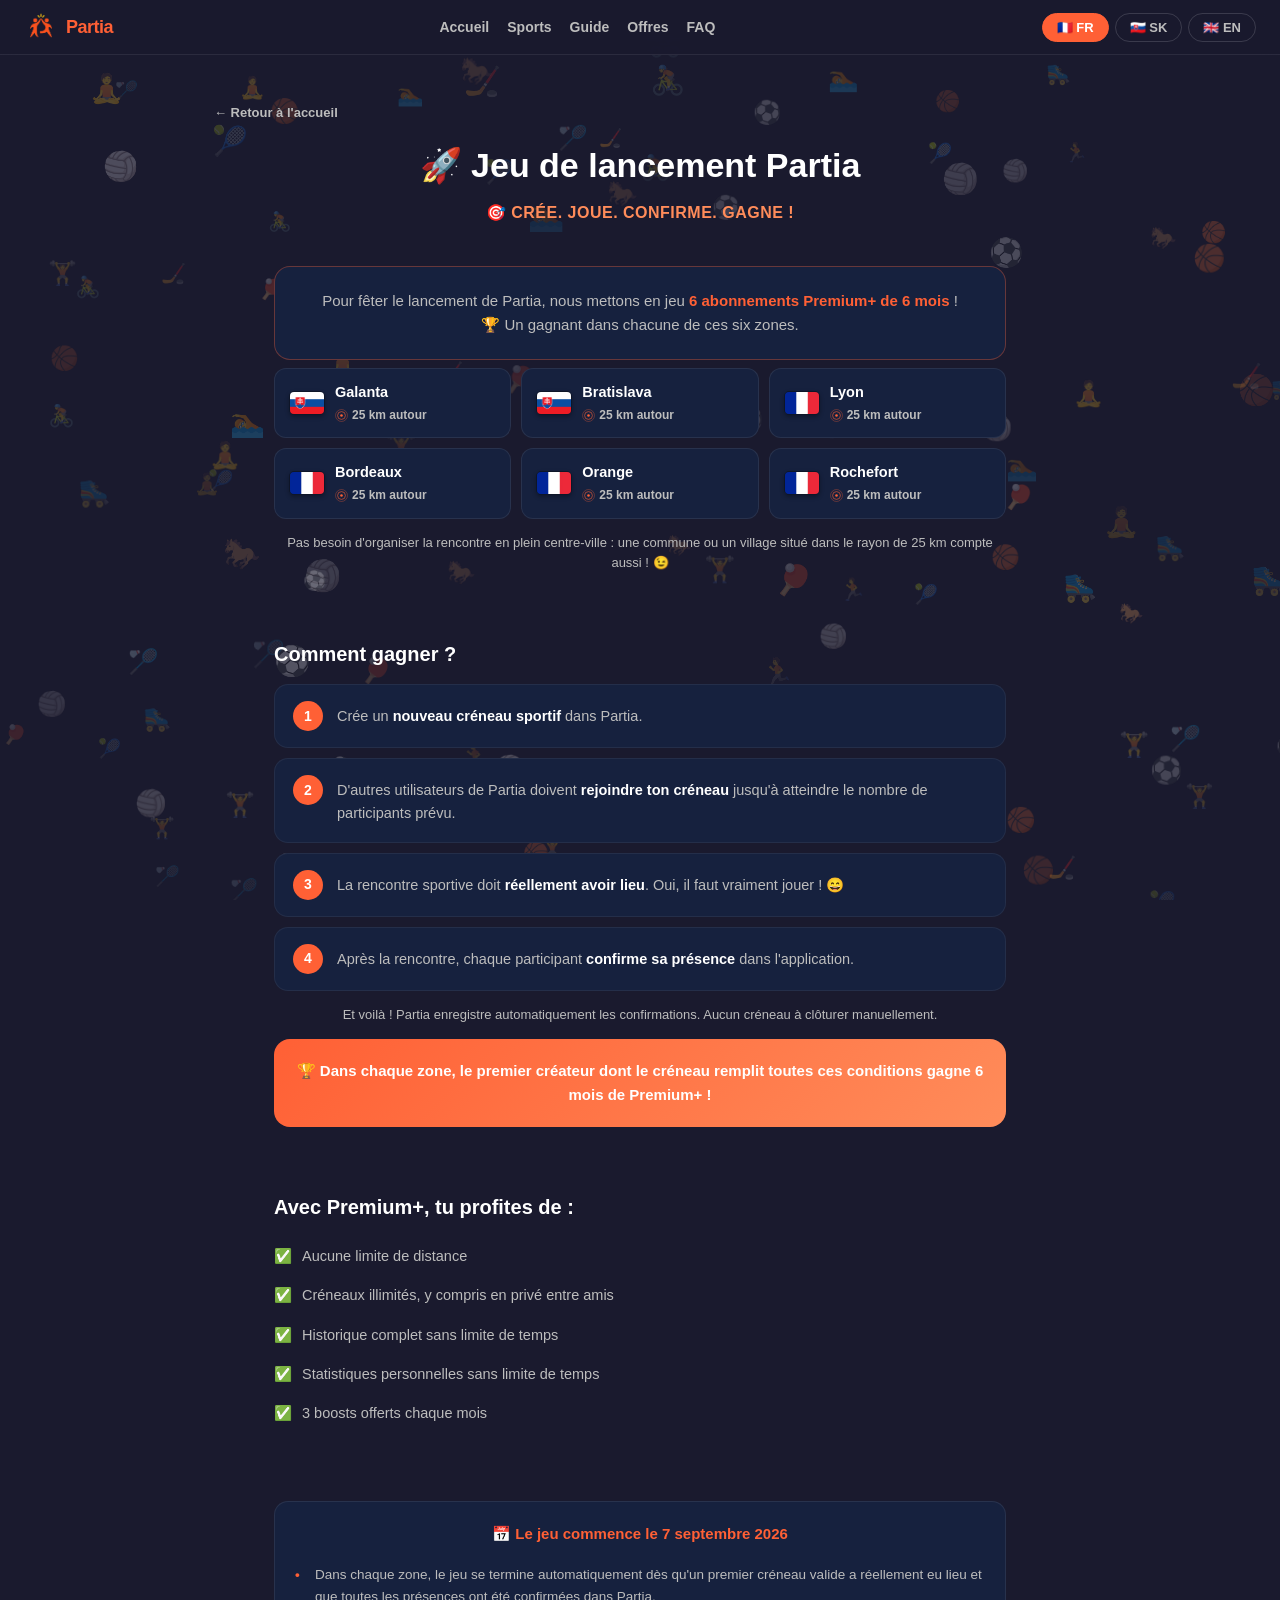
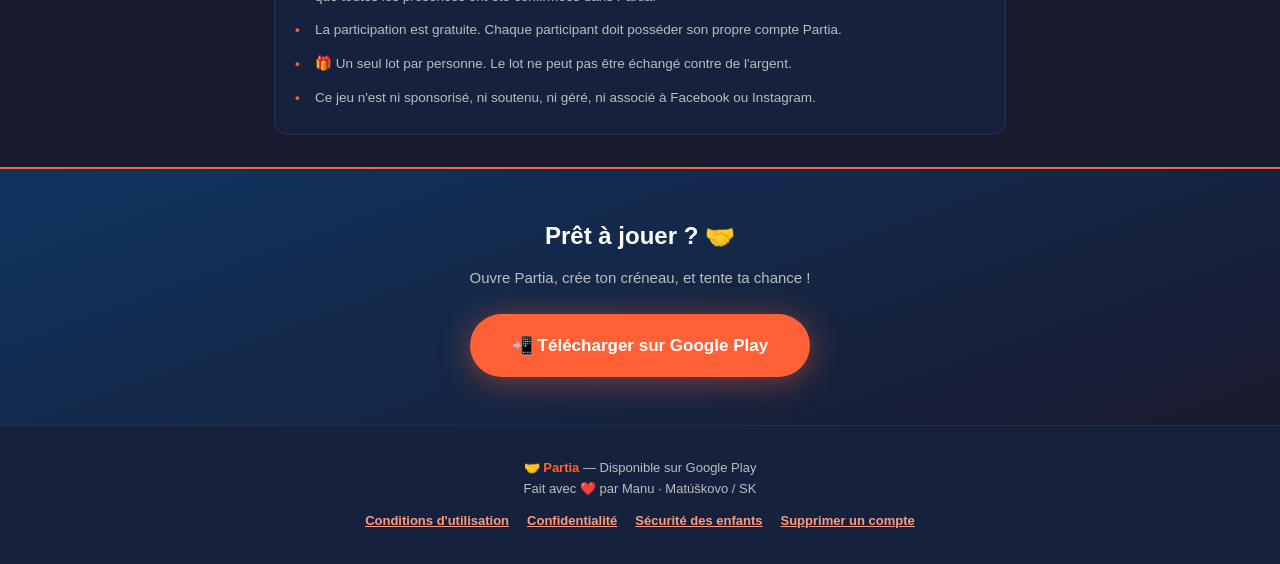
==== commit e354029e: "Remove outdated Sept 7 slot-eligibility rule from contest page The contest has been running past tha" ====
--- a/concours.html
+++ b/concours.html
@@ -161,7 +161,6 @@
       <ul>
         <li>Dans chaque zone, le jeu se termine automatiquement dès qu'un premier créneau valide a réellement eu lieu et que toutes les présences ont été confirmées dans Partia.</li>
         <li>La participation est gratuite. Chaque participant doit posséder son propre compte Partia.</li>
-        <li>Seuls les créneaux créés à partir du 7 septembre 2026 sont pris en compte.</li>
         <li>🎁 Un seul lot par personne. Le lot ne peut pas être échangé contre de l'argent.</li>
         <li>Ce jeu n'est ni sponsorisé, ni soutenu, ni géré, ni associé à Facebook ou Instagram.</li>
       </ul>
@@ -232,7 +231,6 @@
       <ul>
         <li>V každej zóne sa hra automaticky končí, hneď ako sa skutočne uskutoční prvý platný termín a všetky účasti boli potvrdené v Partii.</li>
         <li>Účasť je bezplatná. Každý účastník musí mať vlastný účet Partia.</li>
-        <li>Počítajú sa iba termíny vytvorené od 7. septembra 2026.</li>
         <li>🎁 Jedna výhra na osobu. Výhru nie je možné vymeniť za peniaze.</li>
         <li>Táto hra nie je sponzorovaná, podporovaná, spravovaná ani spojená s Facebookom či Instagramom.</li>
       </ul>
@@ -303,7 +301,6 @@
       <ul>
         <li>In each zone, the contest automatically ends as soon as a first valid slot has actually taken place and all attendances have been confirmed in Partia.</li>
         <li>Entry is free. Each participant must have their own Partia account.</li>
-        <li>Only slots created from September 7, 2026 onward count.</li>
         <li>🎁 One prize per person. The prize cannot be exchanged for cash.</li>
         <li>This contest is neither sponsored, endorsed, administered by, nor associated with Facebook or Instagram.</li>
       </ul>
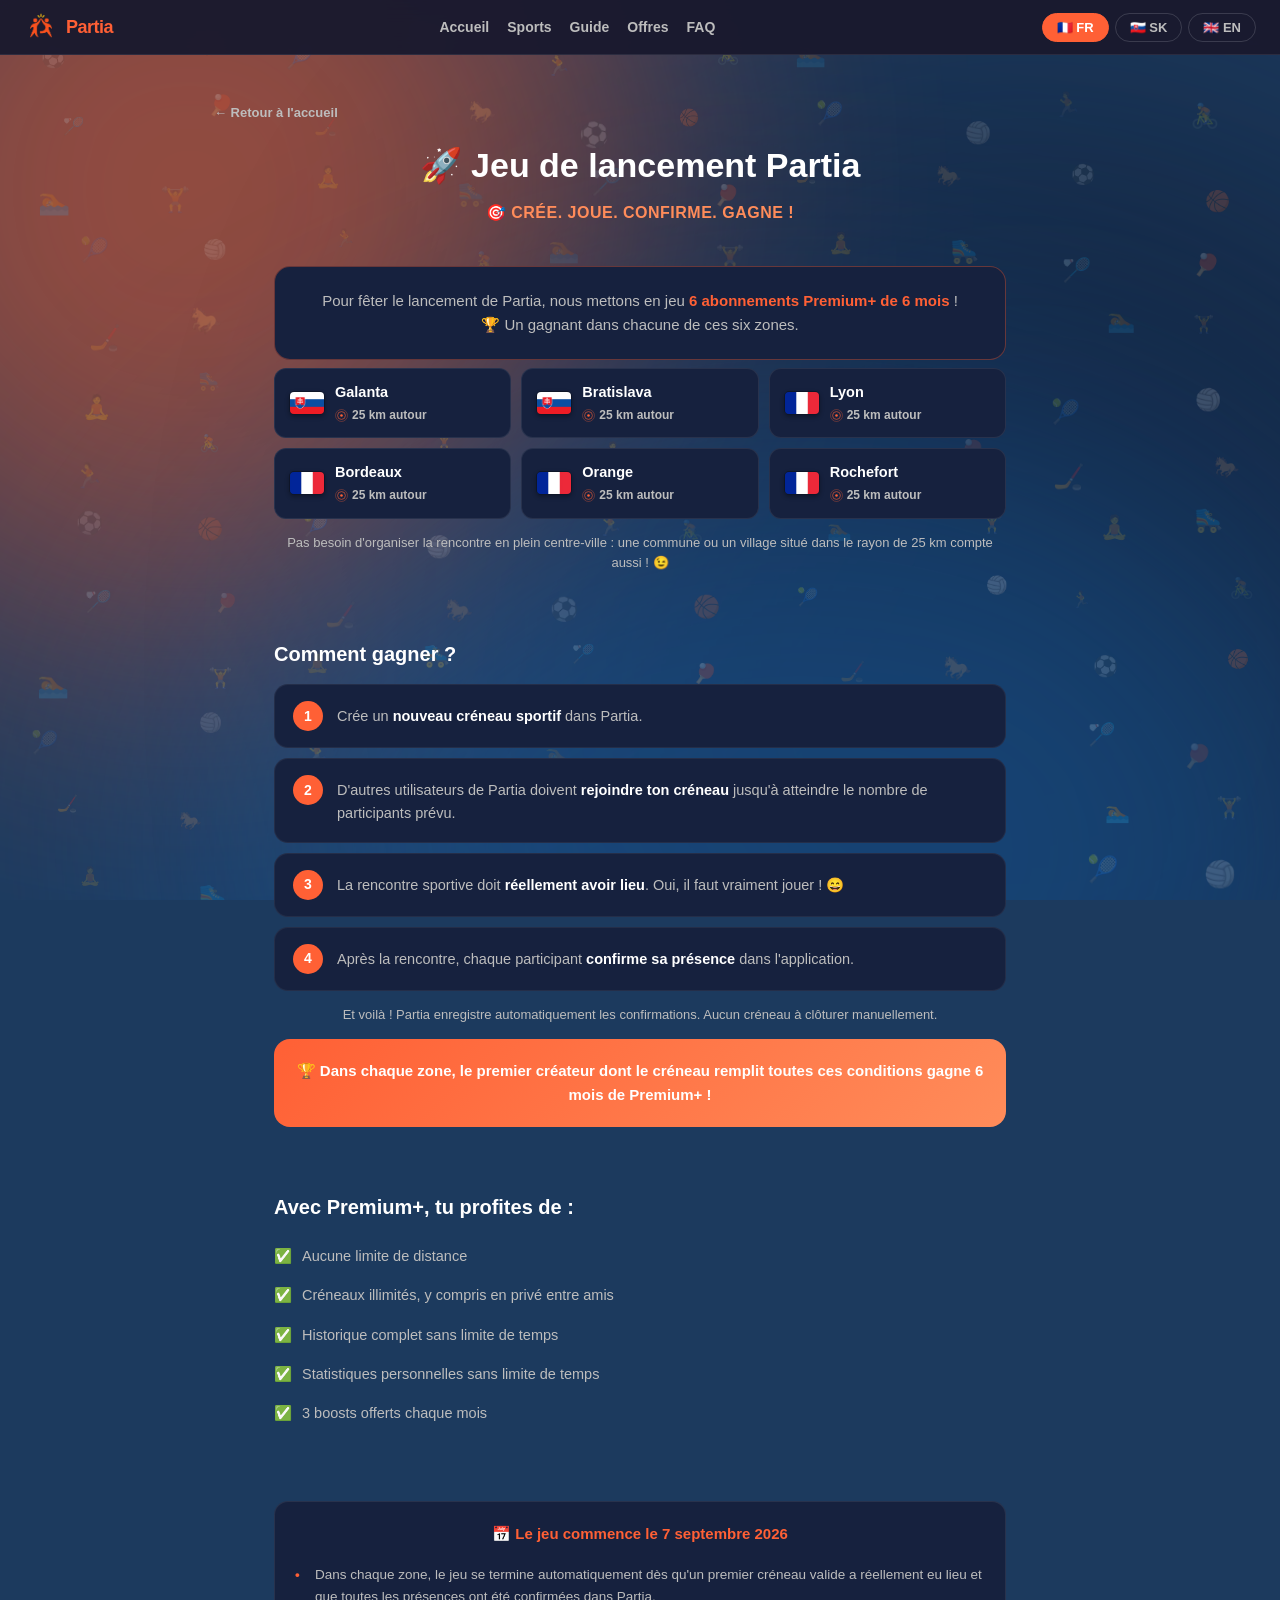
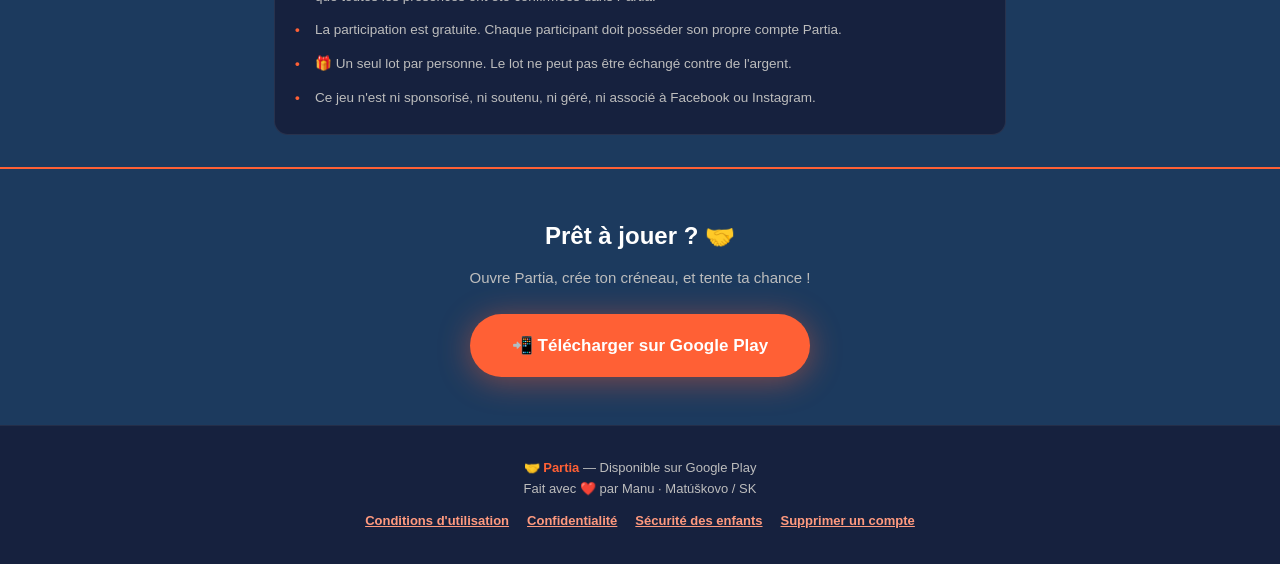
==== commit fb0f607d: "Apply blurred brand background across the site Replace the flat dark background with the softer blur" ====
--- a/concours.html
+++ b/concours.html
@@ -18,7 +18,14 @@
     }
     * { box-sizing: border-box; margin: 0; padding: 0; }
     html, body { overflow-x: hidden; max-width: 100%; }
-    body { background: var(--dark); color: var(--text); font-family: -apple-system, BlinkMacSystemFont, 'Segoe UI', Roboto, sans-serif; line-height: 1.6; }
+    body { background: #1c3a5e; color: var(--text); font-family: -apple-system, BlinkMacSystemFont, 'Segoe UI', Roboto, sans-serif; line-height: 1.6; }
+
+    /* BLURRED BRAND BACKGROUND (matches video/promo assets) */
+    .blur-bg { position: fixed; inset: 0; z-index: -3; overflow: hidden; pointer-events: none; }
+    .blur-bg .blob { position: absolute; border-radius: 50%; filter: blur(140px); }
+    .blur-bg .blob.orange { width: 900px; height: 900px; top: -260px; left: -260px; background: #F15A29; opacity: 0.55; }
+    .blur-bg .blob.navy1 { width: 1100px; height: 1100px; top: 120px; right: -300px; background: #0b0e1f; opacity: 0.5; }
+    .blur-bg .blob.blue { width: 1200px; height: 900px; bottom: -400px; left: 200px; background: #1A5C9E; opacity: 0.55; }
 
     .lang-bar { position: sticky; top: 0; z-index: 100; background: rgba(26,26,46,0.96); backdrop-filter: blur(10px); border-bottom: 1px solid rgba(255,255,255,0.08); display: flex; align-items: center; justify-content: space-between; padding: 10px 24px; gap: 16px; flex-wrap: wrap; }
     .lang-logo { color: var(--primary); font-weight: 900; font-size: 18px; letter-spacing: -0.5px; display:flex; align-items:center; gap:8px; text-decoration: none; }
@@ -75,7 +82,7 @@
     .rules-box li::before { content: "•"; color: var(--primary); position: absolute; left: 0; font-weight: 900; }
     .rules-box .start-date { color: var(--primary); font-weight: 900; font-size: 15px; text-align: center; margin-bottom: 12px; }
 
-    .cta-section { text-align: center; padding: 48px 24px; background: linear-gradient(160deg, #0F3460 0%, #1A1A2E 100%); border-top: 2px solid var(--primary); }
+    .cta-section { text-align: center; padding: 48px 24px; background: transparent; border-top: 2px solid var(--primary); }
     .cta-title { font-size: 24px; font-weight: 900; color: #fff; margin-bottom: 10px; }
     .cta-sub { color: var(--gray); font-size: 15px; }
     .dl-btn { display: inline-block; background: var(--primary); color: #fff; font-size: 17px; font-weight: 900; padding: 18px 42px; border-radius: 999px; text-decoration: none; margin-top: 24px; box-shadow: 0 4px 32px rgba(255,96,53,0.45); }
@@ -95,6 +102,7 @@
 </head>
 <body>
 
+<div class="blur-bg"><div class="blob orange"></div><div class="blob navy1"></div><div class="blob blue"></div></div>
 <div class="sport-bg" id="sport-bg"></div>
 
 <nav class="lang-bar">
@@ -325,14 +333,22 @@
     document.addEventListener('DOMContentLoaded', function () {
       var container = document.getElementById('sport-bg');
       if (!container) return;
-      for (var i = 0; i < 130; i++) {
-        var span = document.createElement('span');
-        span.textContent = BG_SPORTS[i % BG_SPORTS.length];
-        span.style.left = (Math.random() * 100) + '%';
-        span.style.top = (Math.random() * 100) + '%';
-        span.style.fontSize = (18 + Math.random() * 12) + 'px';
-        span.style.opacity = (0.12 + Math.random() * 0.13).toFixed(2);
-        container.appendChild(span);
+      var cols = 10, rows = 13;
+      var cellW = 100 / cols, cellH = 100 / rows;
+      var idx = 0;
+      for (var r = 0; r < rows; r++) {
+        for (var c = 0; c < cols; c++) {
+          var span = document.createElement('span');
+          span.textContent = BG_SPORTS[idx % BG_SPORTS.length];
+          var jx = (0.2 + Math.random() * 0.5) * cellW;
+          var jy = (0.2 + Math.random() * 0.5) * cellH;
+          span.style.left = (c * cellW + jx) + '%';
+          span.style.top = (r * cellH + jy) + '%';
+          span.style.fontSize = (16 + Math.random() * 10) + 'px';
+          span.style.opacity = (0.10 + Math.random() * 0.12).toFixed(2);
+          container.appendChild(span);
+          idx++;
+        }
       }
     });
   })();
